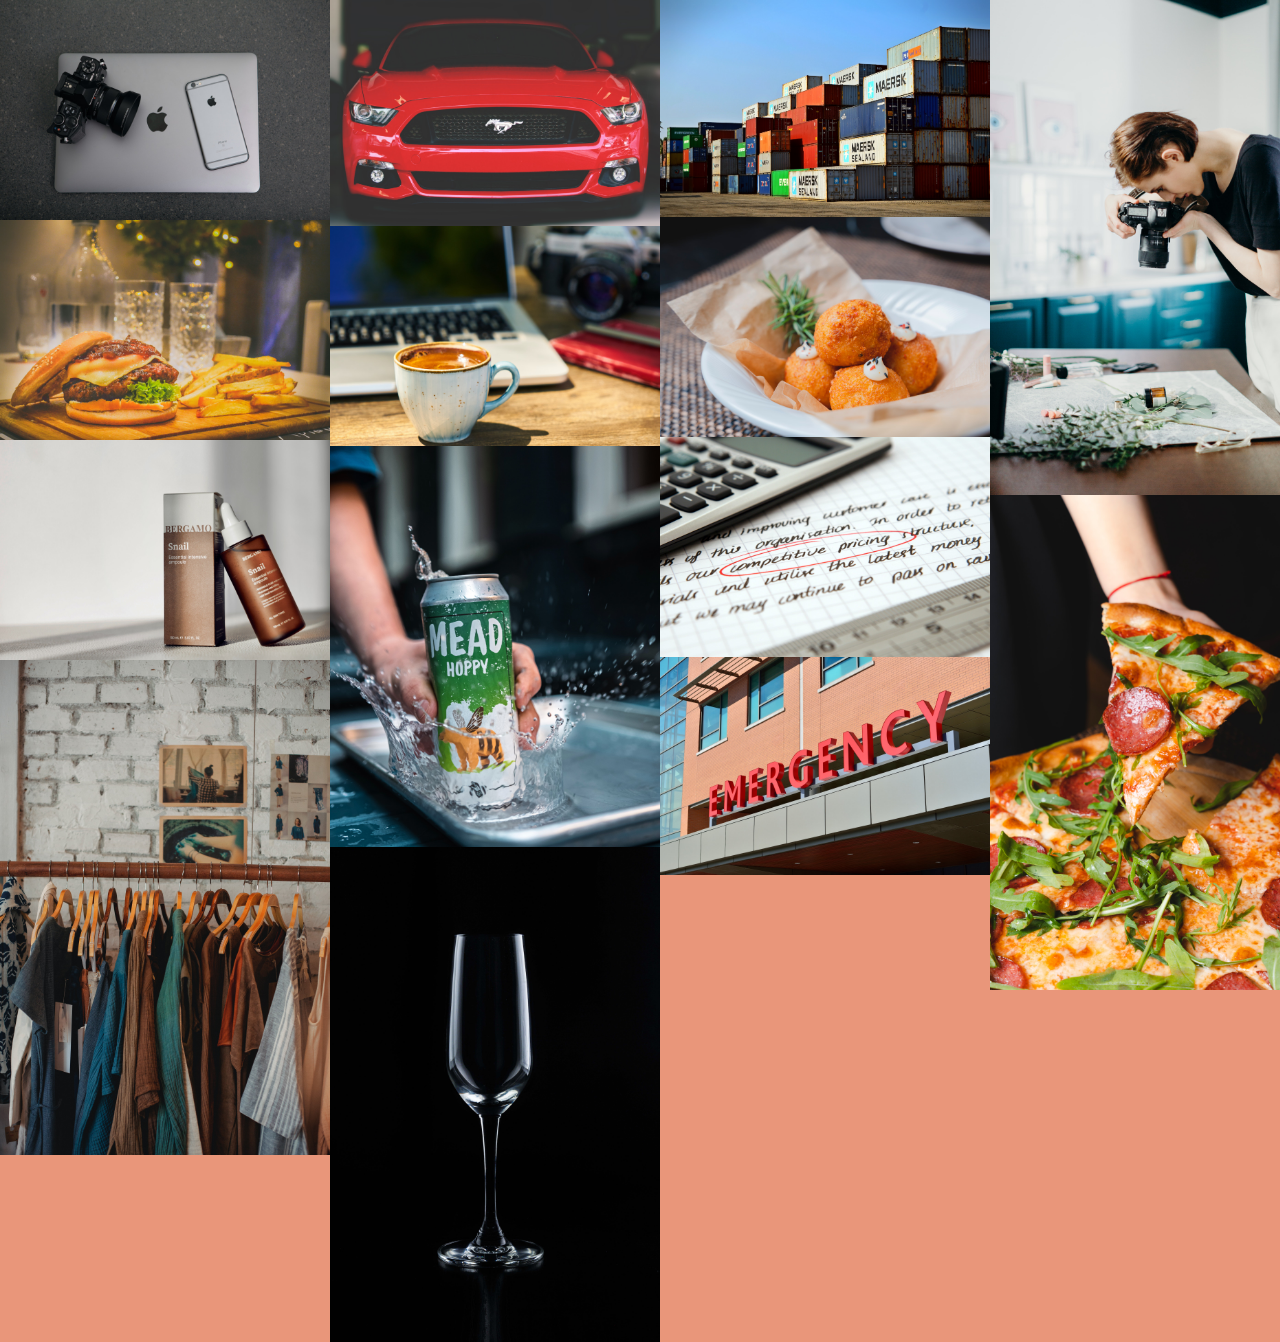
==== commercial.html @ d2bd6a44 "update" ====
<!DOCTYPE html>
<html lang="en">
  <head>
    <meta charset="UTF-8" />
    <meta http-equiv="X-UA-Compatible" content="IE=edge" />
    <meta name="viewport" content="width=device-width, initial-scale=1.0" />
    <title>Lifestyle</title>
    <style>
      * {
        margin: 0;
        padding: 0;
        box-sizing: border-box;
      }

      body {
        display: flex;
        flex-direction: row;
        /* width: 100%; */
        background: fixed;
        background: darksalmon;
      }

      div {
        display: flex;
        flex-direction: column;
      }

      div img {
        width: 330px;
      }
    </style>
  </head>
  <body>
    <div>
      <img src="./images/commercial/pexels-atc-comm-photo-306763.jpg" alt="" />

      <img src="./images/commercial/pexels-dana-tentis-750073.jpg" alt="" />
      <img
        src="./images/commercial/pexels-mariia-ivanova-16399994.jpg"
        alt=""
      />
      <img src="./images/commercial/pexels-sam-lion-5709661.jpg" alt="" />
    </div>
    <div>
      <img src="./images/commercial/pexels-avinash-patel-544542.jpg" alt="" />
      <img src="./images/commercial/pexels-engin-akyurt-2347380.jpg" alt="" />
      <img src="./images/commercial/pexels-oksana-belva-16072570.jpg" alt="" />
      <img src="./images/commercial/pexels-vinay-pal-14185411.jpg" alt="" />
    </div>
    <div>
      <img src="./images/commercial/pexels-chanaka-906494.jpg" alt="" />
      <img
        src="./images/commercial/pexels-fahri-baghirov-17132215.jpg"
        alt=""
      />
      <img src="./images/commercial/pexels-pixabay-262470.jpg" alt="" />
      <img src="./images/commercial/pexels-pixabay-263402.jpg" alt="" />
    </div>
    <div>
      <img
        src="./images/commercial/pexels-cottonbro-studio-3584951.jpg"
        alt=""
      />
      <img
        src="./images/commercial/pexels-fahri-baghirov-17132216.jpg"
        alt=""
      />
    </div>
    <div>
      <img src="./images/commercial/pexels-dana-tentis-691114.jpg" alt="" />
      <img src="./images/commercial/pexels-kaique-rocha-3135801.jpg" alt="" />
      <img src="./images/commercial/pexels-pixabay-301792.jpg" alt="" />
    </div>
  </body>
</html>
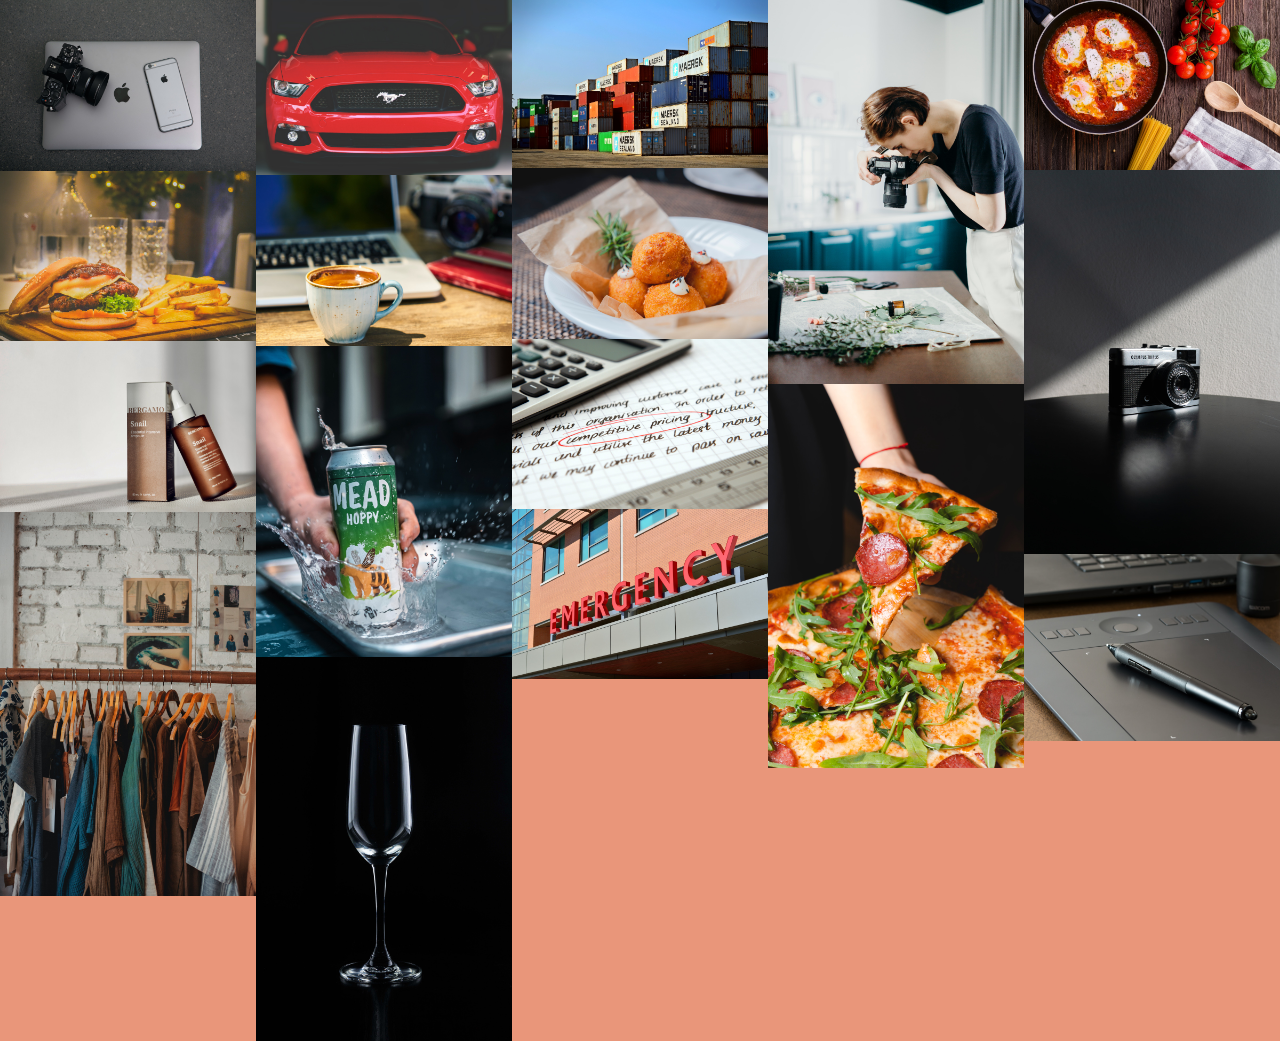
==== commit 1360c213: "update" ====
--- a/commercial.html
+++ b/commercial.html
@@ -14,26 +14,38 @@
 
       body {
         display: flex;
-        flex-direction: row;
-        /* width: 100%; */
-        background: fixed;
+        flex-direction: column;
         background: darksalmon;
       }
 
       div {
         display: flex;
         flex-direction: column;
+        align-items: center;
+        /* margin-bottom: 20px; */
       }
 
       div img {
-        width: 330px;
+        width: 100%;
+        max-width: 330px;
+        height: auto;
+      }
+
+      @media (min-width: 768px) {
+        body {
+          flex-direction: row;
+          justify-content: space-evenly;
+        }
+
+        div {
+          margin-bottom: 0;
+        }
       }
     </style>
   </head>
   <body>
     <div>
       <img src="./images/commercial/pexels-atc-comm-photo-306763.jpg" alt="" />
-
       <img src="./images/commercial/pexels-dana-tentis-750073.jpg" alt="" />
       <img
         src="./images/commercial/pexels-mariia-ivanova-16399994.jpg"
